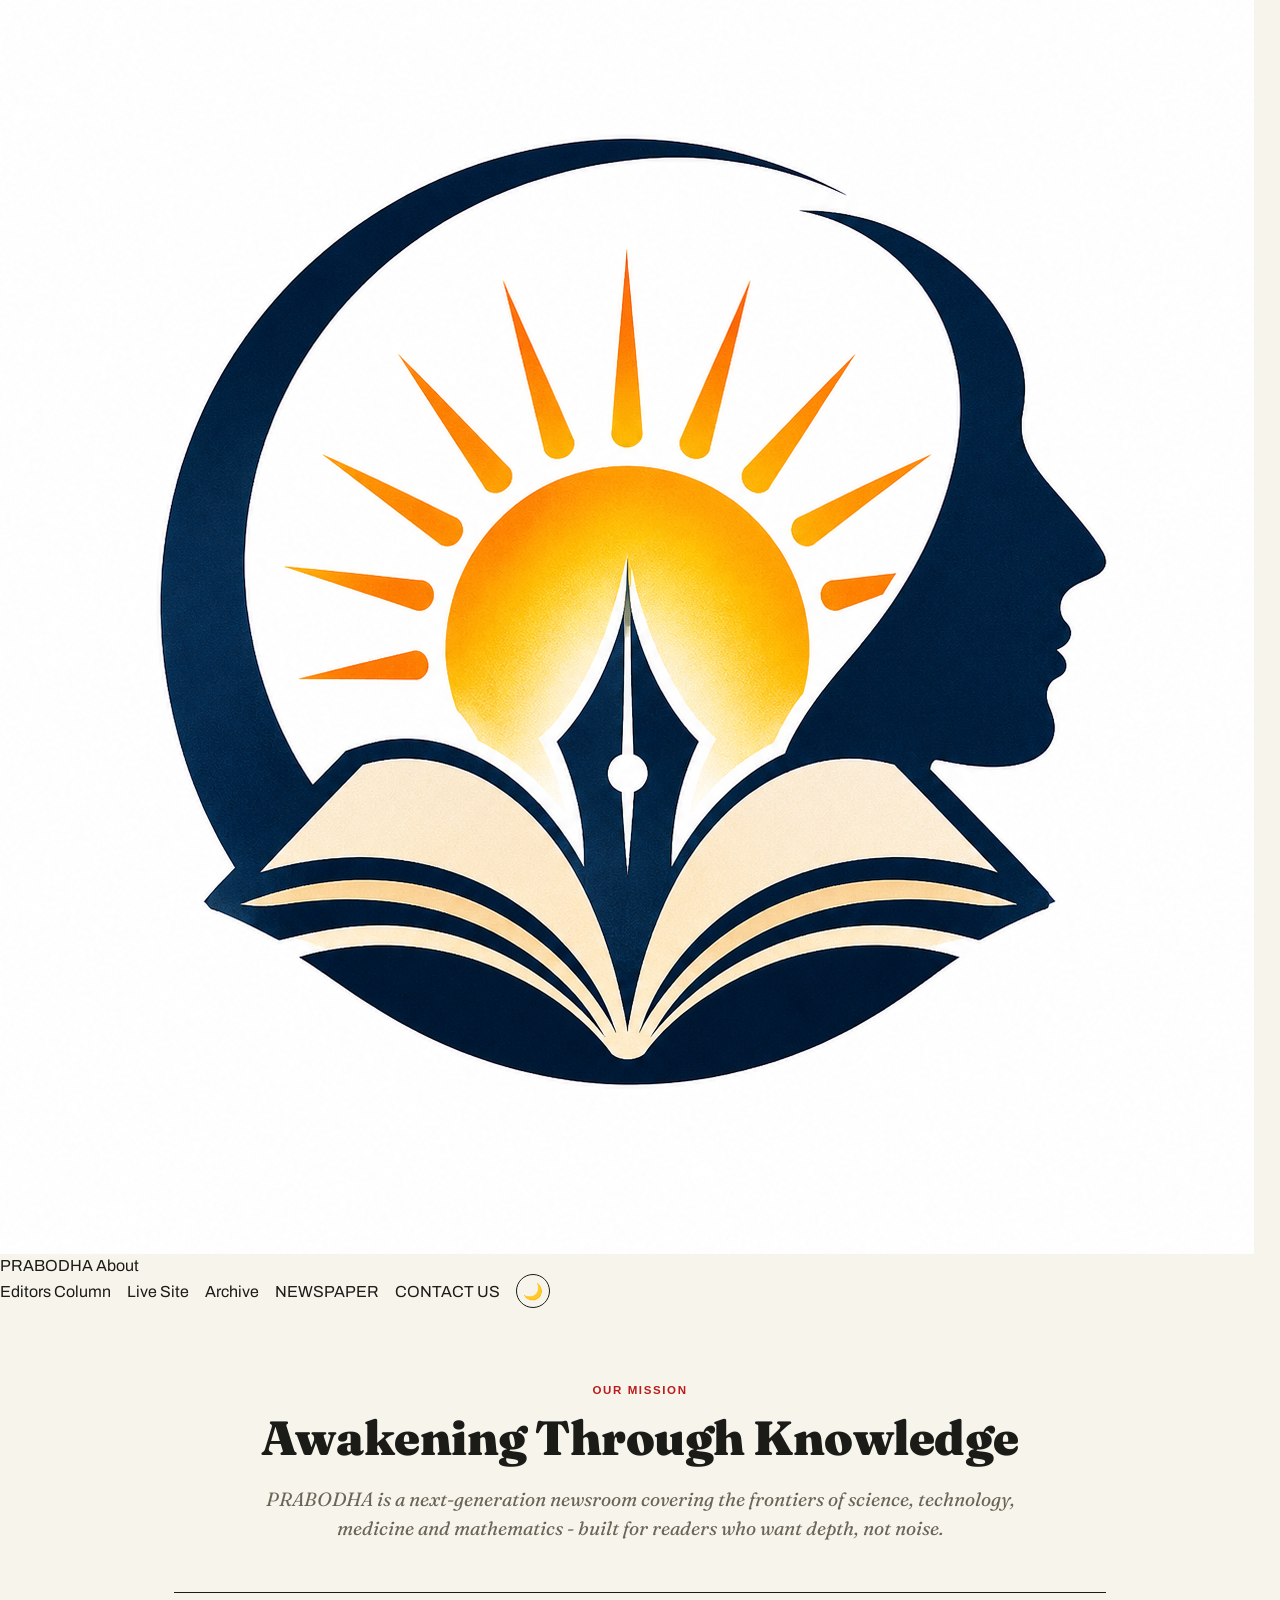
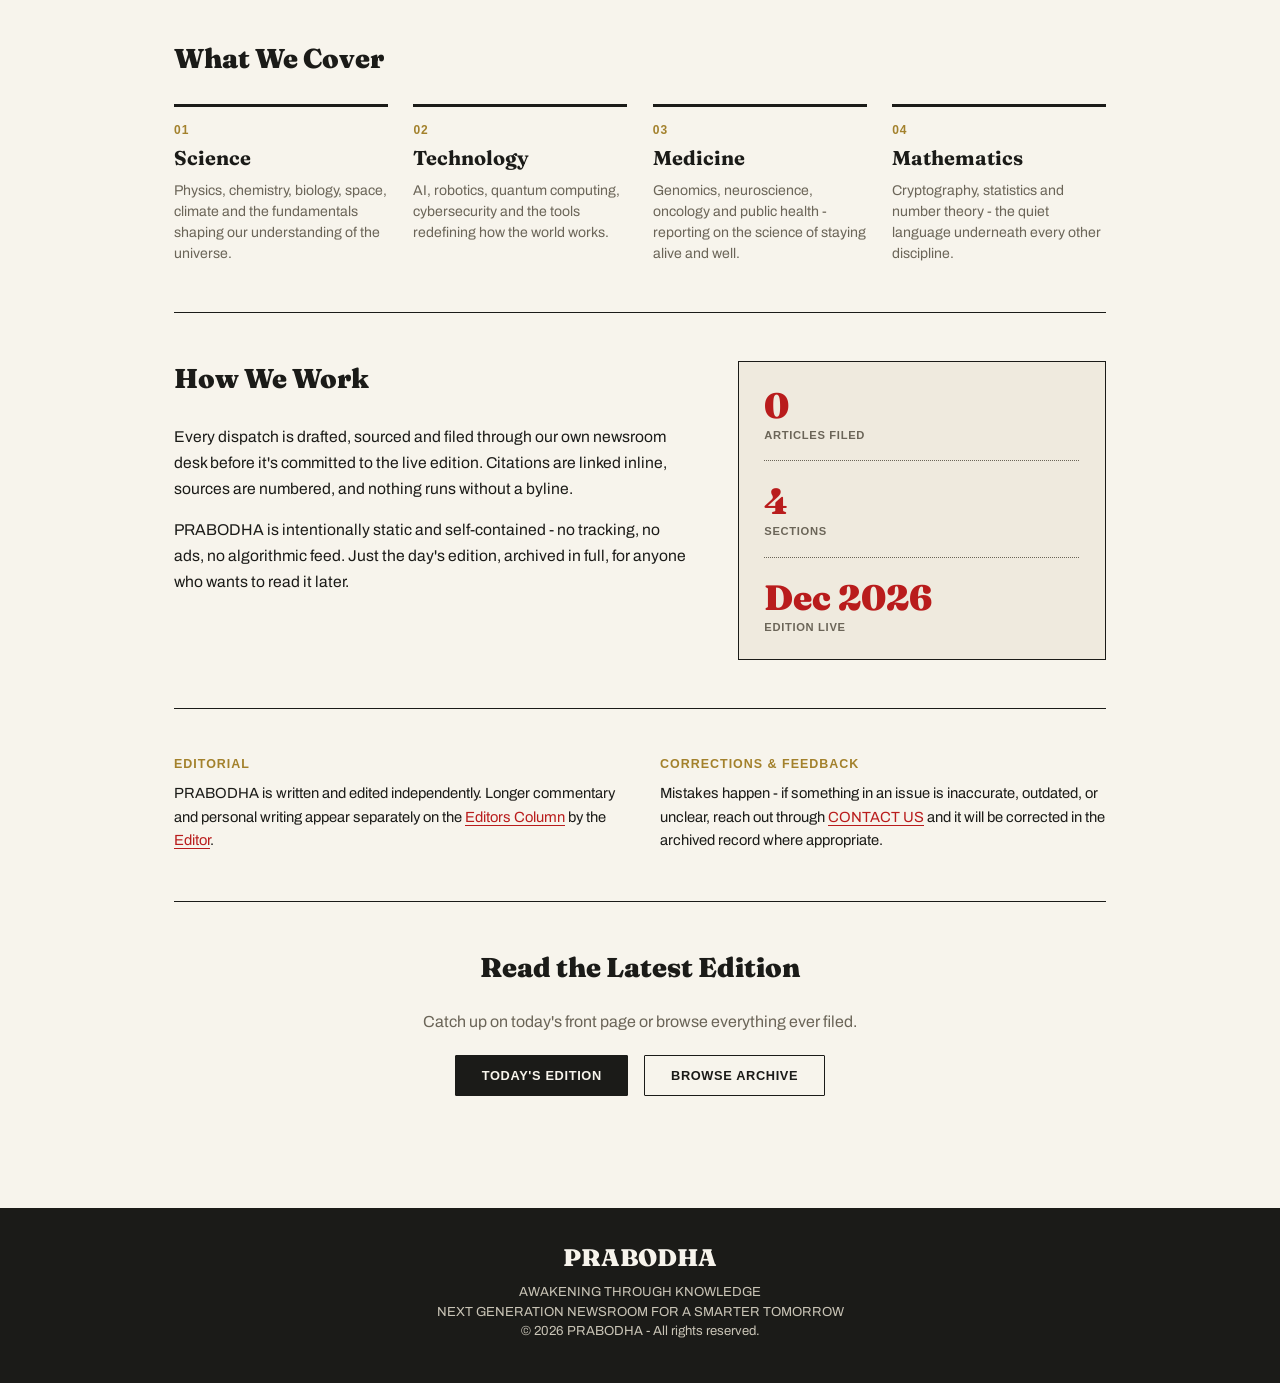
==== about.html @ e3e0181c "ALL FILES UPLOAD" ====
<!DOCTYPE html>
<html lang="en">
<head>
<meta charset="UTF-8">
<script src="theme.js"></script>
<meta name="viewport" content="width=device-width, initial-scale=1.0">
<link rel="icon" type="image/svg+xml" href="images/PRABODHA - LOGObg.png">
<title>About - PRABODHA</title>
<link rel="preconnect" href="https://fonts.googleapis.com">
<link href="https://fonts.googleapis.com/css2?family=Fraunces:ital,opsz,wght@0,9..144,400;0,9..144,600;0,9..144,900;1,9..144,500&family=Archivo:wght@400;500;600;700&family=Archivo+Expanded:wght@700;800&display=swap" rel="stylesheet">
<link rel="stylesheet" href="style.css">
<link rel="stylesheet" href="editor.css">
<link rel="stylesheet" href="about.css">
</head>
<body class="editor-body about-body">

<header class="editor-header">
  <a href="index.html" class="editor-brand"><img src="images/PRABODHA - LOGO.png" alt="logo" class="brand-logo"> PRABODHA <span>About</span></a>
  <div style="display:flex; align-items:center; gap:1rem;">
    <a href="https://sites.google.com/view/tanmaysaha/blog" class="editor-exit">Editors Column</a>
    <a href="index.html" class="editor-exit">Live Site</a>
    <a href="archive.html" class="editor-exit">Archive</a>
    <a href="https://mr-banti.github.io/prabodha/" class="editor-exit">NEWSPAPER</a>
    <a href="https://forms.gle/8tFfdZ5xhYNx6UPv8" class="editor-exit">CONTACT US</a>
    <button id="themeToggle" class="theme-toggle" aria-label="Toggle theme"></button>
  </div>
</header>

<section class="about-hero">
  <span class="about-kicker">Our Mission</span>
  <h1 class="about-title">Awakening Through Knowledge</h1>
  <p class="about-lede">PRABODHA is a next-generation newsroom covering the frontiers of science, technology, medicine and mathematics - built for readers who want depth, not noise.</p>
</section>

<main class="about-main">

  <section class="about-block">
    <h2>What We Cover</h2>
    <div class="about-pillars">
      <div class="pillar">
        <div class="pillar-num">01</div>
        <h3>Science</h3>
        <p>Physics, chemistry, biology, space, climate and the fundamentals shaping our understanding of the universe.</p>
      </div>
      <div class="pillar">
        <div class="pillar-num">02</div>
        <h3>Technology</h3>
        <p>AI, robotics, quantum computing, cybersecurity and the tools redefining how the world works.</p>
      </div>
      <div class="pillar">
        <div class="pillar-num">03</div>
        <h3>Medicine</h3>
        <p>Genomics, neuroscience, oncology and public health - reporting on the science of staying alive and well.</p>
      </div>
      <div class="pillar">
        <div class="pillar-num">04</div>
        <h3>Mathematics</h3>
        <p>Cryptography, statistics and number theory - the quiet language underneath every other discipline.</p>
      </div>
    </div>
  </section>

  <section class="about-block about-split">
    <div>
      <h2>How We Work</h2>
      <p>Every dispatch is drafted, sourced and filed through our own newsroom desk before it's committed to the live edition. Citations are linked inline, sources are numbered, and nothing runs without a byline.</p>
      <p>PRABODHA is intentionally static and self-contained - no tracking, no ads, no algorithmic feed. Just the day's edition, archived in full, for anyone who wants to read it later.</p>
    </div>
    <div class="about-stats">
      <div class="stat"><span id="statArticles">-</span><label>Articles Filed</label></div>
      <div class="stat"><span id="statSections">4</span><label>Sections</label></div>
      <div class="stat"><span id="statDate">-</span><label>Edition Live</label></div>
    </div>
  </section>

  <section class="about-block about-notes">
    <div class="note-item">
      <h3>Editorial</h3>
      <p>PRABODHA is written and edited independently. Longer commentary and personal writing appear separately on the <a href="https://sites.google.com/view/tanmaysaha/blog" target="_blank" rel="noopener">Editors Column</a> by the <a href="https://sites.google.com/view/tanmaysaha" target="_blank" rel="noopener">Editor</a>.</p>
    </div>
    <div class="note-item">
      <h3>Corrections &amp; Feedback</h3>
      <p>Mistakes happen - if something in an issue is inaccurate, outdated, or unclear, reach out through <a href="https://forms.gle/8tFfdZ5xhYNx6UPv8" target="_blank" rel="noopener">CONTACT US</a> and it will be corrected in the archived record where appropriate.</p>
    </div>
  </section>

  <section class="about-block about-cta">
    <h2>Read the Latest Edition</h2>
    <p>Catch up on today's front page or browse everything ever filed.</p>
    <div class="about-cta-links">
      <a href="index.html" class="about-btn about-btn-solid">Today's Edition</a>
      <a href="archive.html" class="about-btn">Browse Archive</a>
    </div>
  </section>

</main>

<footer class="site-footer">
  <div class="footer-title">PRABODHA</div>
  <p>AWAKENING THROUGH KNOWLEDGE</p>
  <p>NEXT GENERATION NEWSROOM FOR A SMARTER TOMORROW</p>
  <p class="footer-fine">© <span id="year"></span> PRABODHA - All rights reserved.</p>
</footer>

<script src="articles/index.js"></script>
<script src="loader.js"></script>
<script src="about.js"></script>
</body>
</html>
---- style.css ----
:root{
  --ink:#1b1b18;
  --paper:#f7f4ec;
  --paper-dim:#efeade;
  --rule:#1b1b18;
  --signal:#b91c1c;
  --gold:#a3812c;
  --grey:#6b6558;
  --white:#fff;
  --serif:'Fraunces', Georgia, serif;
  --sans:'Archivo', sans-serif;
  --sans-x:'Archivo Expanded', sans-serif;
}

[data-theme="dark"]{
  --ink:#f0ede4;
  --paper:#1b1b18;
  --paper-dim:#242420;
  --rule:#f0ede4;
  --signal:#e05a5a;
  --gold:#d4b25f;
  --grey:#a39e8f;
  --white:#2a2a25;
  --date-icon-filter: invert(1);
}

.theme-toggle{
  background:none; border:1px solid var(--ink); border-radius:50%;
  width:34px; height:34px; font-size:1rem; color:var(--ink);
  display:flex; align-items:center; justify-content:center;
}
.theme-toggle:hover{border-color:var(--signal); color:var(--signal);}

*{box-sizing:border-box; margin:0; padding:0;}
html{scroll-behavior:smooth;}
body{
  background:var(--paper);
  color:var(--ink);
  font-family:var(--sans);
  -webkit-font-smoothing:antialiased;
}
@media (prefers-reduced-motion: reduce){
  *{animation-duration:.001ms !important; transition-duration:.001ms !important;}
}

a{color:inherit; text-decoration:none;}
button{font-family:inherit; cursor:pointer;}

/* ---- Top strip ---- */
.masthead-strip{
  background:#1b1b18;
  color:#efeade;
  font-family:var(--sans);
  font-size:.72rem;
  letter-spacing:.06em;
  text-transform:uppercase;
}
.strip-inner{
  max-width:1200px; margin:0 auto;
  padding:.4rem 1.25rem;
  display:flex; gap:.6rem; align-items:center;
  overflow-x:auto;
}
.strip-divider{opacity:.5;}
/* #live-clock{font-variant-numeric:tabular-nums; color:var(--signal);} */

/* ---- Masthead ---- */
.masthead{
  border-bottom:3px solid var(--rule);
  padding:1.1rem 1.25rem .6rem;
  text-align:center;
  position:relative;
}
.masthead-row{
  max-width:1200px; margin:0 auto .3rem;
  display:flex; justify-content:flex-end; align-items:center;
  font-size:.75rem;  letter-spacing:.08em; color:var(--grey);
}
.masthead-right{display:flex; align-items:center; gap:1rem;}
.masthead-clock{
  font-family:var(--sans); font-size:.75rem; color:var(--grey);
  font-variant-numeric:tabular-nums;
}
.masthead-archive{
  font-family:var(--sans-x); font-weight:700; color:var(--ink); border:1px solid var(--ink);
  padding:.35rem .8rem; border-radius:1px;
}
.masthead-archive:hover{color:var(--paper); background:var(--signal); border-color:var(--signal);}

.top-actions{
  display:flex; gap:.7rem; max-width:1200px; margin:0 auto; padding:1.4rem 1.25rem 1.4rem;
  border-bottom:1px solid var(--ink); align-items: center;
}
.action-btn{
  flex:1; text-align:center; background:var(--ink); color:var(--paper);
  font-family:var(--sans-x); font-weight:700; font-size:.72rem; text-transform:uppercase;
  letter-spacing:.06em; padding:.6rem; border:none; border-radius:1px; cursor:pointer;

}
.action-btn:hover{background:var(--signal);}
.action-btn-empty{background:var(--paper-dim); border:1px dashed var(--grey); color:transparent; cursor:default;}
.action-btn-empty:hover{background:var(--paper-dim);}
.menu-btn{
  background:none; border:1px solid var(--ink); border-radius:2px;
  width:34px; height:30px; display:flex; flex-direction:column; justify-content:center; gap:4px; padding:0 7px;
}
.menu-btn span{display:block; height:2px; background:var(--ink);}

.masthead-title{
  font-family:var(--serif);
  font-weight:900;
  font-size:clamp(2.6rem, 8vw, 5.2rem);
  letter-spacing:-.01em;
  line-height:.95;
  position:relative;
  display:flex;
  align-items:center;
  justify-content:center;
}
.masthead-logo-big{
  height:1em; width:1em; object-fit:cover;
  border-radius:50%; border:1px solid var(--ink);
  position:absolute; left: 100px;
}
.masthead-tagline{
  font-family:var(--serif);
  font-style:italic;
  font-weight:500;
  color:var(--grey);
  font-size:.95rem;
  margin-top:.35rem;
}

.section-nav{
  max-width:1200px; margin:.85rem auto 0;
  display:flex; justify-content:center; flex-wrap:wrap; gap:1.6rem;
  padding-top:.55rem;
  font-family:var(--sans-x);
  font-weight:700;
  font-size:.78rem;
  letter-spacing:.06em;
  text-transform:uppercase;
}
.section-nav a{padding:.2rem 0; position:relative;}
.section-nav a.active,.section-nav a:hover{color:var(--signal);}
.section-nav a.active::after{
  content:''; position:absolute; left:0; right:0; bottom:-2px; height:2px; background:var(--signal);
}


/* ---- Hero ---- */
.hero{
  max-width:1200px; margin:0 auto;
  padding:2.4rem 1.25rem 1.5rem;
  border-bottom:1px solid var(--grey);
}
.hero-inner{display:grid; grid-template-columns:1.6fr 1fr; gap:2.2rem;}
.hero-eyebrow{
  font-family:var(--sans-x); font-weight:800; text-transform:uppercase;
  color:var(--gold); font-size:.78rem; letter-spacing:.08em; margin-bottom:.5rem;
  display:flex; align-items:center; gap:.5rem;
}
.hero-headline{
  font-family:var(--serif); font-weight:900; font-size:clamp(2rem,4.4vw,3.4rem);
  line-height:1.03; letter-spacing:-.01em; cursor:pointer;
}
.hero-headline:hover{text-decoration:underline; text-decoration-color:var(--signal); text-decoration-thickness:2px;}
.hero-dek{
  font-family:var(--serif); font-size:1.15rem; color:var(--ink); opacity:.85; margin-top:.9rem; line-height:1.45;
}
.hero-meta{
  margin-top:1rem; font-size:.78rem; color:var(--grey); text-transform:uppercase; letter-spacing:.05em;
}
.hero-side{border-left:1px solid var(--ink); padding-left:1.6rem; display:flex; flex-direction:column; gap:.9rem;}
.hero-side-item{padding-bottom:.9rem; border-bottom:1px dotted var(--grey); cursor:pointer;}
.hero-side-item:last-child{border-bottom:none;}
.hero-side-cat{font-family:var(--sans-x); font-weight:700; font-size:.68rem; text-transform:uppercase; color:var(--gold); letter-spacing:.06em;}
.hero-side-title{font-family:var(--serif); font-weight:600; font-size:1.02rem; margin-top:.3rem; line-height:1.22;}
.hero-side-item:hover .hero-side-title{color:var(--signal);}
.hero-side-dek{
  font-family:var(--sans); font-size:.8rem; color:var(--grey); line-height:1.4; margin-top:.35rem;
  display:-webkit-box; -webkit-line-clamp:2; line-clamp:2; -webkit-box-orient:vertical; overflow:hidden;
}

/* ---- Edition grid ---- */
.edition-grid{
  max-width:1200px; margin:0 auto;
  padding:2rem 1.25rem;
  display:grid; grid-template-columns:repeat(3,1fr); gap:0;
  border-bottom:1px solid var(--grey);
}
.story-card{
  padding:0 1.4rem 2rem; border-left:1px solid var(--ink); cursor:pointer;
}
.story-card:nth-child(3n+1){border-left:none; padding-left:0;}
.story-card:nth-child(-n+3){padding-bottom:2rem;}
.story-card:nth-child(n+4){padding-top:2rem; margin-top:1.6rem; border-top:1px solid var(--ink);}
.story-cat{
  font-family:var(--sans-x); font-weight:700; font-size:.68rem; text-transform:uppercase;
  letter-spacing:.06em; color:var(--gold);
}
.story-title{
  font-family:var(--serif); font-weight:600; font-size:1.3rem; line-height:1.2; margin:.5rem 0 .55rem;
}
.story-card:hover .story-title{color:var(--signal);}
.story-excerpt{font-size:.88rem; color:var(--grey); line-height:1.5;}
.story-byline{font-size:.72rem; margin-top:.6rem; color:var(--grey); text-transform:uppercase; letter-spacing:.04em;}
.story-image{width:100%; height:150px; object-fit:cover; margin-bottom:.8rem;}
.story-tags{display:flex; flex-wrap:wrap; gap:.4rem; margin-top:.6rem;}
.story-tag{font-size:.65rem; color:var(--gold); border:1px solid var(--gold); padding:.1rem .5rem; text-transform:uppercase; letter-spacing:.04em;}

/* ---- Ticker ---- */
.ticker-block{
  display:flex; align-items:stretch; background:#1b1b18; color:#f7f4ec;
}
.ticker-label{
  background:var(--signal); font-family:var(--sans-x); font-weight:800; text-transform:uppercase;
  font-size:.75rem; letter-spacing:.06em; padding:.6rem 1rem; flex-shrink:0;
  display:flex; align-items:center; z-index:2; position:relative;
}
.ticker-viewport{
  flex:1; overflow:hidden; position:relative; min-width:0;
}
.ticker-track{
  position:absolute; top:0; left:0; height:100%;
  display:inline-flex; align-items:center; gap:2.4rem; padding:0 1.5rem;
  white-space:nowrap;
  animation:scroll-ticker 32s linear infinite;
  font-size:.82rem; font-variant-numeric:tabular-nums;
}
.tick-item{display:inline-flex; align-items:baseline; gap:.5rem;}
.tick-sym{font-family:var(--sans-x); font-weight:700; letter-spacing:.03em; color:#d8d3c4;}
.tick-label{color:#a09a89; font-size:.76rem;}
@keyframes scroll-ticker{
  from{transform:translateX(0);}
  to{transform:translateX(-50%);}
}
.tick-up{color:#7fd88f;}
.tick-down{color:#f28b82;}

/* ---- Opinion ---- */
.opinion-strip{max-width:1200px; margin:0 auto; padding:2rem 1.25rem; border-bottom:1px solid var(--grey);}
.rail-heading{
  font-family:var(--serif); font-weight:900; font-style:italic; font-size:1.5rem; margin-bottom:1.2rem;
  border-bottom:2px solid var(--ink); padding-bottom:.5rem;
}
.opinion-list{display:grid; grid-template-columns:repeat(2,1fr); gap:0;}
.opinion-item{cursor:pointer; padding:0 1.6rem 1.8rem; border-left:1px solid var(--ink);}
.opinion-item:nth-child(2n+1){border-left:none; padding-left:0;}
.opinion-item:nth-child(n+3){padding-top:1.8rem; margin-top:1.4rem; border-top:1px solid var(--ink);}
.opinion-cat{
  font-family:var(--sans-x); font-weight:700; font-size:.68rem; text-transform:uppercase;
  letter-spacing:.06em; color:var(--gold);
}
.opinion-title{font-family:var(--serif); font-weight:600; font-size:1.2rem; line-height:1.25; margin:.5rem 0 .5rem;}
.opinion-item:hover .opinion-title{color:var(--signal);}
.opinion-excerpt{font-size:.88rem; color:var(--grey); line-height:1.5;}
.opinion-by{font-size:.72rem; color:var(--grey); margin-top:.6rem; text-transform:uppercase; letter-spacing:.04em;}

/* ---- Publish desk ---- */
.publish-desk{
  max-width:760px; margin:0 auto; padding:2.5rem 1.25rem 3rem;
}
.desk-sub{color:var(--grey); font-size:.9rem; margin:-.7rem 0 1.4rem;}
.publish-form{display:flex; flex-direction:column; gap:1.1rem;}
.field-row label{
  display:block; font-family:var(--sans-x); font-weight:700; font-size:.72rem;
  text-transform:uppercase; letter-spacing:.06em; margin-bottom:.4rem; color:var(--grey);
}
.field-row input, .field-row select, .field-row textarea{
  width:100%; border:1px solid var(--ink); background:var(--white); padding:.65rem .75rem;
  font-family:var(--sans); font-size:.92rem; color:var(--ink); border-radius:1px;
}
.field-row textarea{resize:vertical; font-family:var(--serif); font-size:1rem; line-height:1.5;}
.field-row input:focus, .field-row select:focus, .field-row textarea:focus{
  outline:2px solid var(--signal); outline-offset:1px;
}
.two-col{display:grid; grid-template-columns:1fr 1fr; gap:1rem;}
.btn-publish{
  align-self:flex-start; background:var(--ink); color:var(--paper);
  font-family:var(--sans-x); font-weight:700; text-transform:uppercase; letter-spacing:.06em;
  font-size:.82rem; padding:.8rem 1.8rem; border:none; border-radius:1px;
  transition:background .15s ease;
}
.btn-publish:hover{background:var(--signal);}
.btn-publish:focus-visible{outline:2px solid var(--signal); outline-offset:2px;}
.btn-export{
  align-self:flex-start; background:none; color:var(--ink); border:1px solid var(--ink);
  font-family:var(--sans-x); font-weight:700; text-transform:uppercase; letter-spacing:.06em;
  font-size:.78rem; padding:.65rem 1.4rem; border-radius:1px; margin-top:-.4rem;
}
.btn-export:hover{border-color:var(--signal); color:var(--signal);}
.publish-note{font-size:.82rem; color:var(--signal); min-height:1.2em;}

/* ---- Footer ---- */
.site-footer{
  background:#1b1b18; color:#c9c4b6; text-align:center;
  padding:2.2rem 1.25rem 2.6rem;
}
.footer-title{font-family:var(--serif); font-weight:900; font-size:1.5rem; margin-bottom:.6rem; color:#f7f4ec;}
.site-footer p{font-size:.82rem; max-width:520px; margin:0 auto; color:#c9c4b6; line-height:1.5;}
.footer-fine{margin-top:.9rem; font-size:.72rem; color:#8a8474;}

/* ---- Reader overlay ---- */
.reader-overlay{
  position:fixed; inset:0; background:rgba(27,27,24,.75);
  display:none; align-items:flex-start; justify-content:center;
  padding:3.5vh 1rem; z-index:50; overflow-y:auto;
}
.reader-overlay.open{display:flex;}
.reader-panel{
  background:var(--paper); max-width:680px; width:100%; padding:2.4rem 2rem 3rem;
  position:relative; border-top:5px solid var(--signal); animation:reader-in .25s ease;
}
@keyframes reader-in{from{opacity:0; transform:translateY(8px);} to{opacity:1; transform:translateY(0);}}
.reader-close{
  position:absolute; top:1rem; right:1rem; background:none; border:none; font-size:1.2rem; color:var(--grey);
}
.reader-close:hover{color:var(--signal);}
.reader-eyebrow{
  font-family:var(--sans-x); font-weight:800; text-transform:uppercase; font-size:.72rem;
  color:var(--signal); letter-spacing:.08em; margin-bottom:.6rem;
}
.reader-title{font-family:var(--serif); font-weight:900; font-size:1.9rem; line-height:1.15;}
.reader-byline{font-size:.78rem; color:var(--grey); text-transform:uppercase; margin:.8rem 0 1.4rem; padding-bottom:1rem; border-bottom:1px solid var(--grey);}
.reader-body{font-family:var(--serif); font-size:1.08rem; line-height:1.7; color:var(--ink);}
.reader-body p{margin-bottom:1rem;}
.reader-body p:first-of-type::first-letter{
  font-family:var(--serif); font-weight:900; font-size:3.2rem; float:left; line-height:.8;
  padding:.05em .08em 0 0; color:var(--signal);
}
.reader-image{width:100%; max-height:340px; object-fit:cover; margin-bottom:1.2rem;}
.reader-caption{
  font-family:var(--sans); font-style:italic; font-size:.78rem; color:var(--grey);
  margin:-.9rem 0 1.4rem; padding-left:.7rem;
}

/* ---- Citations & Sources ---- */
.cite-mark{
  cursor:pointer; color:var(--signal); font-weight:700; font-size:.72em;
  margin-left:1px; padding:0 2px;
}
.cite-mark:hover{text-decoration:underline;}
.reader-sources{margin-top:1.8rem; padding-top:1rem; border-top:1px solid var(--grey);}
.sources-toggle{
  background:none; border:1px solid var(--ink); color:var(--ink);
  font-family:var(--sans-x); font-weight:700; font-size:.72rem; text-transform:uppercase;
  letter-spacing:.05em; padding:.5rem 1rem; border-radius:1px;
}
.sources-toggle:hover{border-color:var(--signal); color:var(--signal);}
.sources-toggle.open{background:var(--ink); color:var(--paper);}
.sources-list{
  list-style:decimal; margin:0; padding:0; max-height:0; overflow:hidden;
  transition:max-height .25s ease, margin .25s ease, padding .25s ease;
}
.sources-list.open{
  max-height:600px; margin-top:.9rem; padding-left:1.4rem;
}
.sources-list li{
  font-family:var(--sans); font-size:.82rem; color:var(--grey); line-height:1.6;
  padding:.3rem 0; border-bottom:1px dotted var(--grey);
}
.sources-list li:last-child{border-bottom:none;}
.source-flash{color:var(--signal); font-weight:700;}

.reader-tags{display:flex; flex-wrap:wrap; gap:.5rem; margin-top:1.4rem; padding-top:1rem; border-top:1px solid var(--grey);}
.reader-tag{font-size:.7rem; color:var(--gold); border:1px solid var(--gold); padding:.15rem .6rem; text-transform:uppercase; letter-spacing:.04em;}

/* ---- Responsive ---- */
@media (max-width:860px){
  .hero-inner{grid-template-columns:1fr;}
  .hero-side{border-left:none; padding-left:0; border-top:1px solid var(--ink); padding-top:1rem;}
  .edition-grid{grid-template-columns:repeat(2,1fr);}
  .story-card{border-left:none; border-top:1px solid var(--ink); padding:1.4rem 0;}
  .story-card:nth-child(odd){padding-right:.9rem;}
  .story-card:nth-child(even){padding-left:.9rem; border-left:1px solid var(--ink);}
  .story-card:first-child,.story-card:nth-child(2){border-top:none;}
  .opinion-list{grid-template-columns:1fr;}
  .opinion-item{border-left:none; padding:0 0 1.4rem;}
  .opinion-item:nth-child(n+2){padding-top:1.4rem; margin-top:1rem; border-top:1px solid var(--ink);}
  .two-col{grid-template-columns:1fr;}
}

@media (max-width:640px){
  body{overflow-x:hidden;}
  .masthead{padding:.9rem 1rem .5rem;}
  .masthead-row{justify-content:space-between; flex-wrap:wrap;}
  .masthead-logo-big{position:static; margin-right:.4rem;}
  .masthead-title{font-size:clamp(2rem,11vw,2.8rem); flex-wrap:wrap; gap:.3rem;}
  .masthead-tagline{font-size:.82rem; padding:0 .5rem;}
  .section-nav{gap:.9rem 1rem; font-size:.72rem;}

  .top-actions{flex-wrap:wrap; padding:1rem;}
  .action-btn{flex:1 1 45%;}

  .hero{padding:1.6rem 1rem 1rem;}
  .hero-headline{font-size:clamp(1.6rem,7vw,2.2rem);}
  .hero-dek{font-size:1rem;}

  .edition-grid{grid-template-columns:1fr; padding:1.4rem 1rem;}
  .story-card:nth-child(odd),.story-card:nth-child(even){padding:1.4rem 0; border-left:none;}
  .story-card:not(:first-child){border-top:1px solid var(--ink);}

  .opinion-strip{padding:1.6rem 1rem;}
  .rail-heading{font-size:1.25rem;}

  .ticker-track{font-size:.74rem; gap:1.6rem;}
  .ticker-label{font-size:.68rem; padding:.55rem .7rem;}

  .publish-desk{padding:1.6rem 1rem 2.4rem;}

  .reader-overlay{padding:0;}
  .reader-panel{max-width:100%; min-height:100vh; padding:1.6rem 1.1rem 2.4rem;}
  .reader-title{font-size:1.5rem;}
  .reader-body{font-size:1rem;}
}

@media (max-width:400px){
  .masthead-title{font-size:1.7rem;}
  .action-btn{flex:1 1 100%;}
}
---- about.css ----
.about-body{background:var(--paper);}

/* ---- Hero ---- */
.about-hero{
  max-width:820px; margin:0 auto; text-align:center;
  padding:4.5rem 1.5rem 3rem;
}
.about-kicker{
  display:inline-block; font-family:var(--sans-x); font-weight:700; font-size:.72rem;
  text-transform:uppercase; letter-spacing:.14em; color:var(--signal); margin-bottom:1rem;
}
.about-title{
  font-family:var(--serif); font-weight:900; font-size:3rem; line-height:1.08; letter-spacing:-.01em;
}
.about-lede{
  font-family:var(--serif); font-size:1.2rem; color:var(--grey); line-height:1.55;
  margin-top:1.3rem; font-style:italic;
}

/* ---- Main ---- */
.about-main{max-width:980px; margin:0 auto; padding:0 1.5rem 4rem;}
.about-block{padding:3rem 0; border-top:1px solid var(--rule);}
.about-block h2{
  font-family:var(--serif); font-weight:900; font-size:1.7rem; margin-bottom:1.8rem;
}

/* ---- Pillars ---- */
.about-pillars{
  display:grid; grid-template-columns:repeat(4,1fr); gap:1.6rem;
}
.pillar{border-top:3px solid var(--ink); padding-top:1rem;}
.pillar-num{
  font-family:var(--sans-x); font-weight:800; font-size:.75rem; color:var(--gold);
  letter-spacing:.08em;
}
.pillar h3{font-family:var(--serif); font-weight:700; font-size:1.25rem; margin:.5rem 0 .6rem;}
.pillar p{font-size:.88rem; color:var(--grey); line-height:1.5;}

/* ---- Split (text + stats) ---- */
.about-split{display:grid; grid-template-columns:1.4fr 1fr; gap:3rem; align-items:start;}
.about-split p{font-size:.98rem; line-height:1.65; color:var(--ink); margin-bottom:1rem;}
.about-split p:last-child{margin-bottom:0;}

.about-stats{
  display:flex; flex-direction:column; gap:1.4rem;
  background:var(--paper-dim); border:1px solid var(--ink); padding:1.6rem;
}
.stat{display:flex; flex-direction:column; border-bottom:1px dotted var(--grey); padding-bottom:1.2rem;}
.stat:last-child{border-bottom:none; padding-bottom:0;}
.stat span{font-family:var(--serif); font-weight:900; font-size:2.2rem; color:var(--signal); line-height:1;}
.stat label{
  font-family:var(--sans-x); font-weight:700; font-size:.7rem; text-transform:uppercase;
  letter-spacing:.06em; color:var(--grey); margin-top:.4rem;
}

/* ---- Editorial / Corrections notes ---- */
.about-notes{display:grid; grid-template-columns:1fr 1fr; gap:2.5rem;}
.note-item h3{
  font-family:var(--sans-x); font-weight:800; font-size:.78rem; text-transform:uppercase;
  letter-spacing:.08em; color:var(--gold); margin-bottom:.7rem;
}
.note-item p{font-size:.92rem; line-height:1.6; color:var(--ink);}
.note-item a{color:var(--signal); border-bottom:1px solid var(--signal);}
.note-item a:hover{color:var(--ink); border-color:var(--ink);}

/* ---- CTA ---- */
.about-cta{text-align:center;}
.about-cta p{color:var(--grey); margin-bottom:1.6rem;}
.about-cta-links{display:flex; justify-content:center; gap:1rem; flex-wrap:wrap;}
.about-btn{
  font-family:var(--sans-x); font-weight:700; font-size:.8rem; text-transform:uppercase;
  letter-spacing:.05em; padding:.75rem 1.6rem; border:1px solid var(--ink); border-radius:1px;
  color:var(--ink);
}
.about-btn:hover{border-color:var(--signal); color:var(--signal);}
.about-btn-solid{background:var(--ink); color:var(--paper); border-color:var(--ink);}
.about-btn-solid:hover{background:var(--signal); border-color:var(--signal); color:var(--paper);}

/* ---- Responsive ---- */
@media (max-width:820px){
  .about-pillars{grid-template-columns:repeat(2,1fr);}
  .about-split{grid-template-columns:1fr;}
  .about-notes{grid-template-columns:1fr;}
}
@media (max-width:640px){
  .about-header{padding:.9rem 1.2rem; flex-wrap:wrap; gap:.7rem;}
  .about-nav{gap:1rem; flex-wrap:wrap;}
  .about-hero{padding:3rem 1.2rem 2rem;}
  .about-title{font-size:2.1rem;}
  .about-lede{font-size:1.02rem;}
  .about-pillars{grid-template-columns:1fr;}
  .about-main{padding:0 1.2rem 3rem;}
}
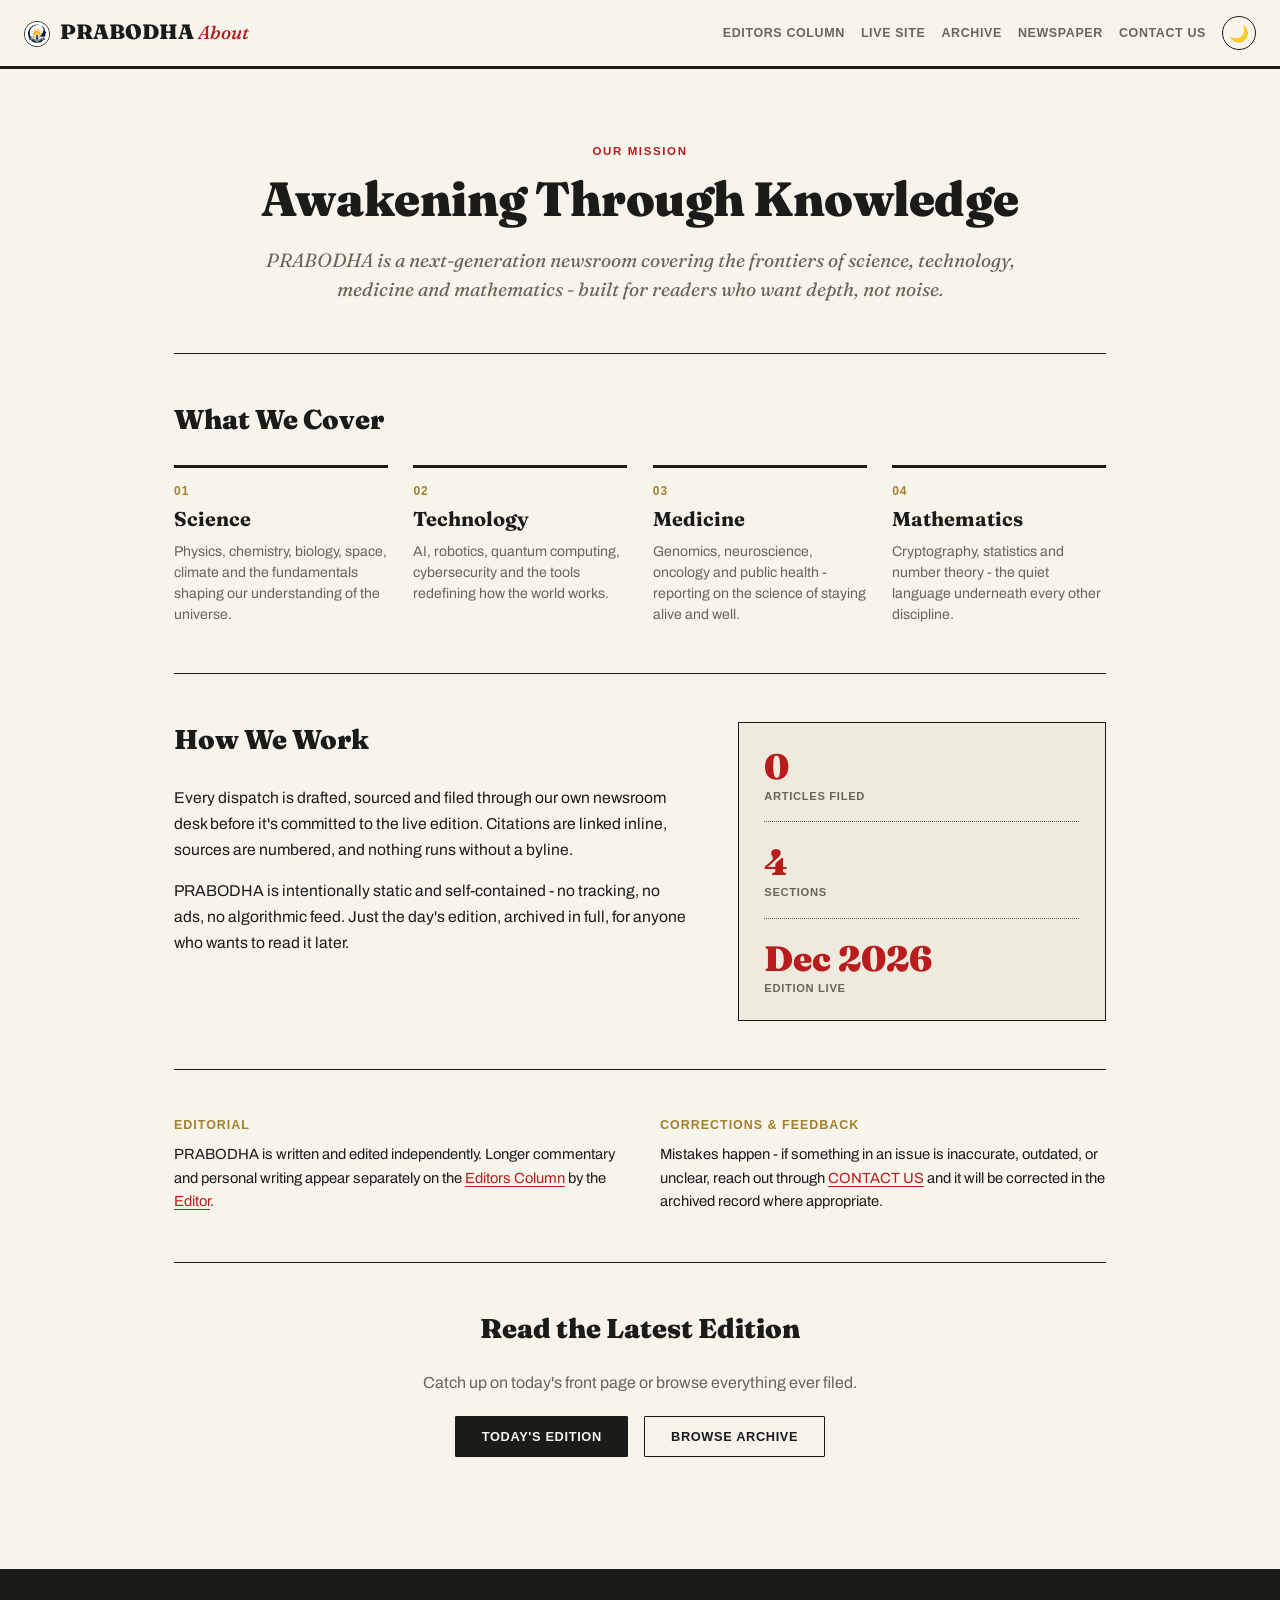
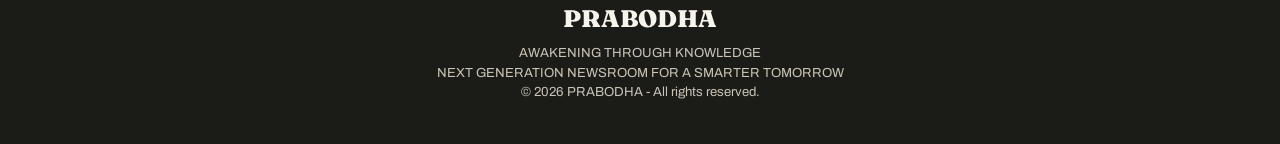
==== commit 31e43209: "Refactor about.html for improved structure and classes" ====
--- a/about.html
+++ b/about.html
@@ -9,19 +9,18 @@
 <link rel="preconnect" href="https://fonts.googleapis.com">
 <link href="https://fonts.googleapis.com/css2?family=Fraunces:ital,opsz,wght@0,9..144,400;0,9..144,600;0,9..144,900;1,9..144,500&family=Archivo:wght@400;500;600;700&family=Archivo+Expanded:wght@700;800&display=swap" rel="stylesheet">
 <link rel="stylesheet" href="style.css">
-<link rel="stylesheet" href="editor.css">
 <link rel="stylesheet" href="about.css">
 </head>
-<body class="editor-body about-body">
+<body class="about-body">
 
-<header class="editor-header">
-  <a href="index.html" class="editor-brand"><img src="images/PRABODHA - LOGO.png" alt="logo" class="brand-logo"> PRABODHA <span>About</span></a>
+<header class="about-header">
+  <a href="index.html" class="about-brand"><img src="images/PRABODHA - LOGO.png" alt="logo" class="about-brand-logo"> PRABODHA <span>About</span></a>
   <div style="display:flex; align-items:center; gap:1rem;">
-    <a href="https://sites.google.com/view/tanmaysaha/blog" class="editor-exit">Editors Column</a>
-    <a href="index.html" class="editor-exit">Live Site</a>
-    <a href="archive.html" class="editor-exit">Archive</a>
-    <a href="https://mr-banti.github.io/prabodha/" class="editor-exit">NEWSPAPER</a>
-    <a href="https://forms.gle/8tFfdZ5xhYNx6UPv8" class="editor-exit">CONTACT US</a>
+    <a href="https://sites.google.com/view/tanmaysaha/blog" class="about-exit">Editors Column</a>
+    <a href="index.html" class="about-exit">Live Site</a>
+    <a href="archive.html" class="about-exit">Archive</a>
+    <a href="https://mr-banti.github.io/prabodha/" class="about-exit">NEWSPAPER</a>
+    <a href="https://forms.gle/8tFfdZ5xhYNx6UPv8" class="about-exit">CONTACT US</a>
     <button id="themeToggle" class="theme-toggle" aria-label="Toggle theme"></button>
   </div>
 </header>
@@ -106,4 +105,4 @@
 <script src="loader.js"></script>
 <script src="about.js"></script>
 </body>
-</html>+</html>
--- a/about.css
+++ b/about.css
@@ -1,4 +1,18 @@
 .about-body{background:var(--paper);}
+
+/* ---- Header (moved from editor.css) ---- */
+.about-header{
+  display:flex; justify-content:space-between; align-items:center;
+  padding:1rem 1.5rem; border-bottom:3px solid var(--rule); background:var(--paper);
+}
+.about-brand{font-family:var(--serif); font-weight:900; font-size:1.3rem;}
+.about-brand span{color:var(--signal); font-style:italic; font-weight:500; font-size:.9em;}
+.about-brand-logo{
+  height:1.6rem; width:1.6rem; vertical-align:middle; margin-right:.4rem;
+  border-radius:50%; object-fit:cover; border:1px solid var(--ink);
+}
+.about-exit{font-family:var(--sans-x); font-weight:700; font-size:.78rem; text-transform:uppercase; letter-spacing:.05em; color:var(--grey);}
+.about-exit:hover{color:var(--signal);}
 
 /* ---- Hero ---- */
 .about-hero{
@@ -90,4 +104,4 @@
   .about-lede{font-size:1.02rem;}
   .about-pillars{grid-template-columns:1fr;}
   .about-main{padding:0 1.2rem 3rem;}
-}+}
